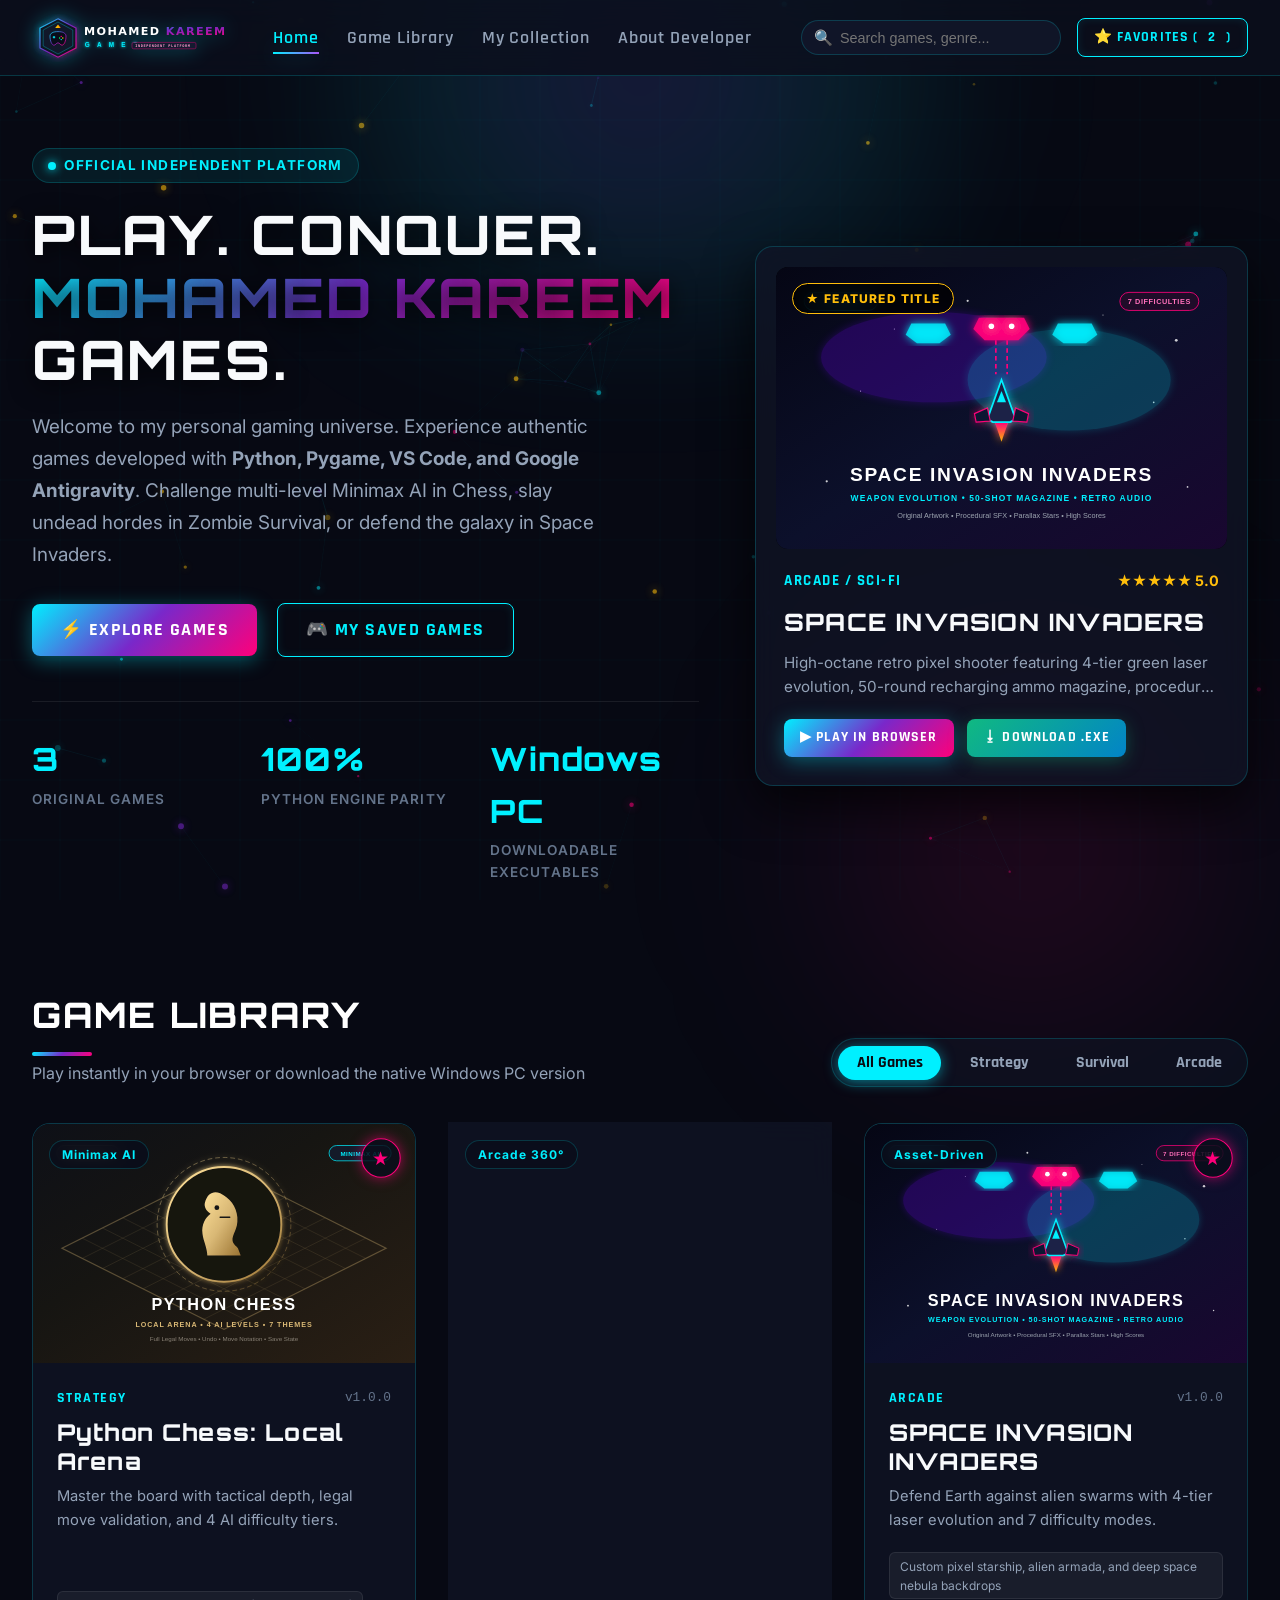
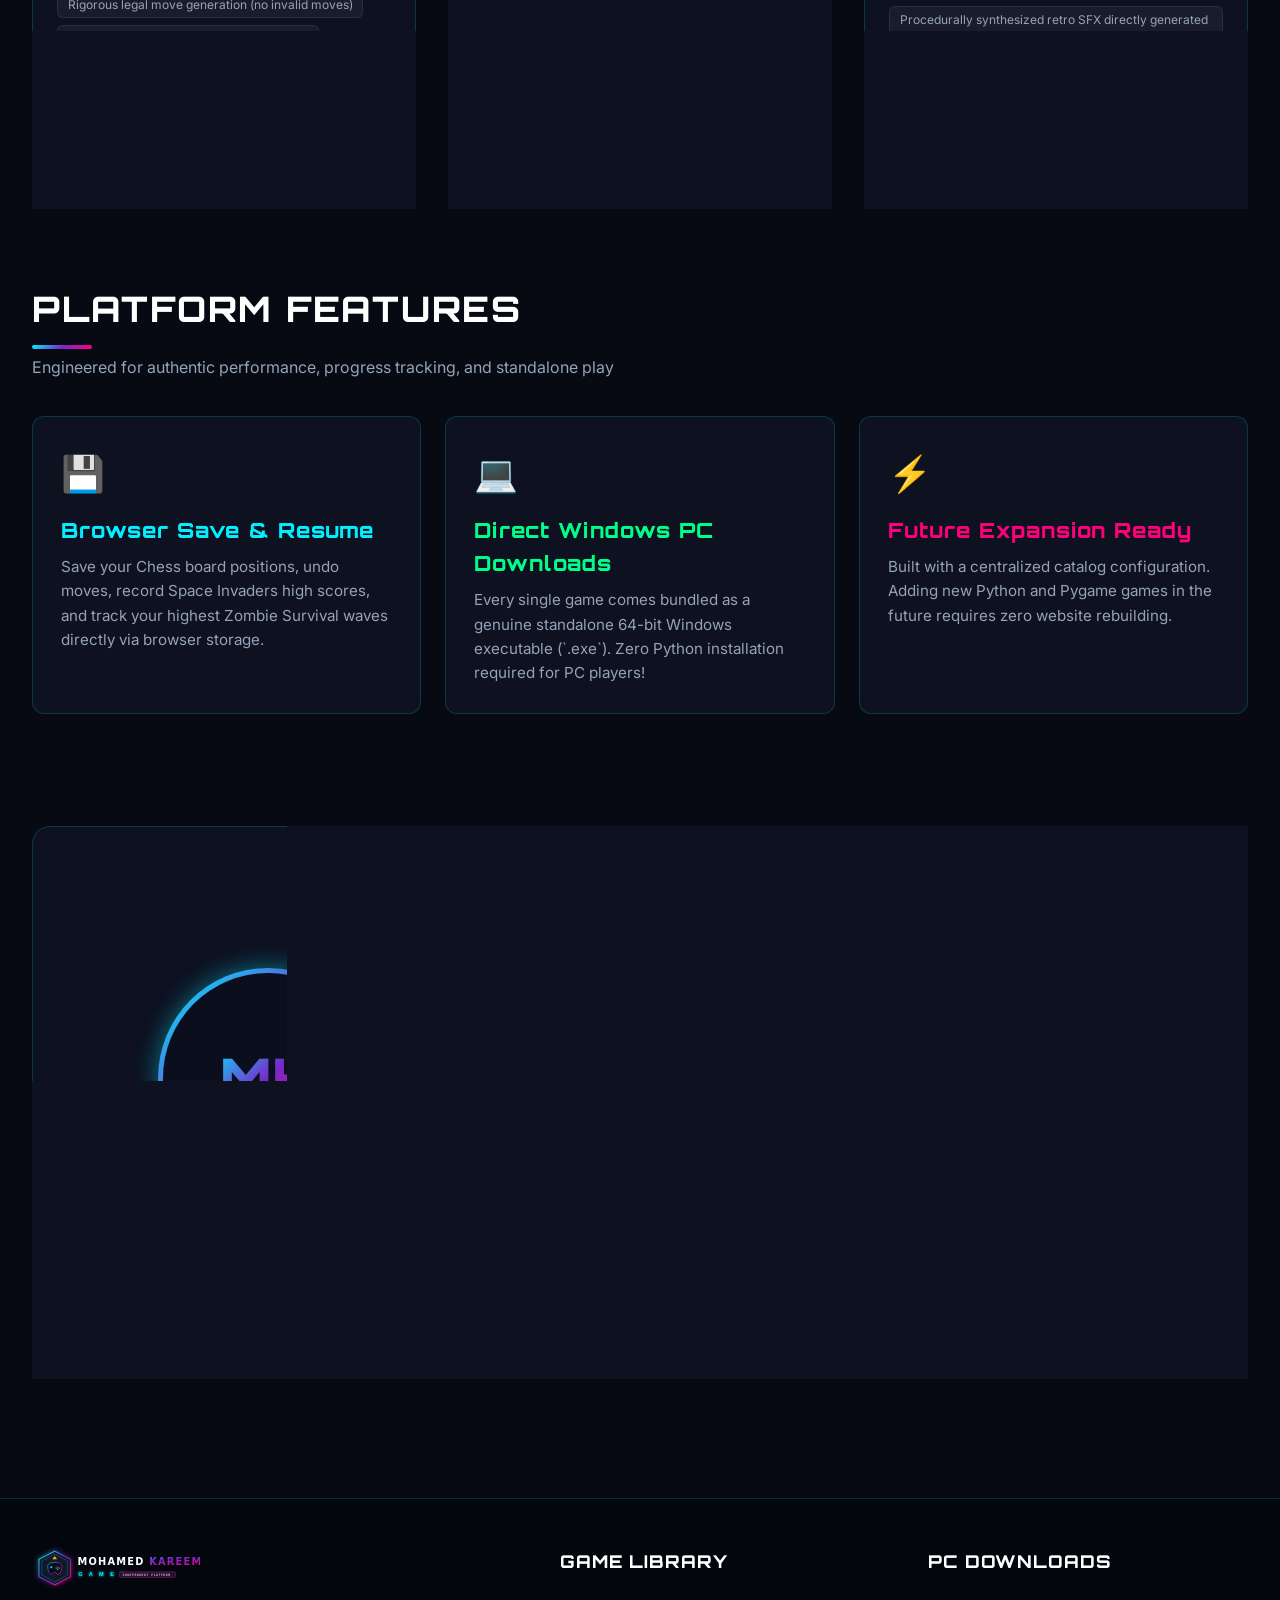
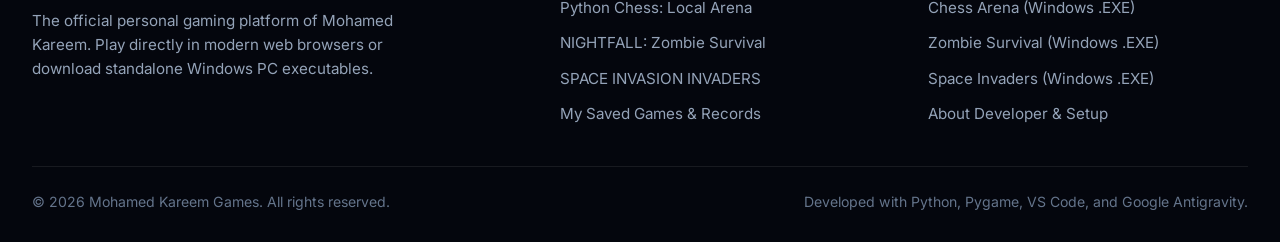
==== index.html @ 662271d7 "Initial game platform upload" ====
<!DOCTYPE html>
<html lang="en">
<head>
  <meta charset="UTF-8">
  <meta name="viewport" content="width=device-width, initial-scale=1.0">
  <title>MOHAMED KAREEM GAMES — Personal Gaming Platform</title>
  <meta name="description" content="Mohamed Kareem's personal gaming platform showcasing Chess, Zombie Survival, and Space Invaders built with Python and Pygame. Play online or download for Windows PC.">
  <link rel="icon" type="image/svg+xml" href="static/assets/logos/logo.svg">
  <link rel="stylesheet" href="static/css/main.css">
</head>
<body>

  <!-- Ambient Animated Background Particles & Glows -->
  <canvas id="ambient-canvas"></canvas>
  <div class="radial-glow-top"></div>
  <div class="radial-glow-bottom"></div>

  <!-- Main Navigation Bar -->
  <header>
    <nav class="navbar">
      <div class="nav-container">
        <a href="index.html" class="brand-link" aria-label="Mohamed Kareem Games Home">
          <img src="static/assets/logos/logo.svg" alt="Mohamed Kareem Games Logo" class="brand-logo-img">
        </a>

        <ul class="nav-links">
          <li><a href="index.html" class="nav-item active">Home</a></li>
          <li><a href="#games-section" class="nav-item">Game Library</a></li>
          <li><a href="library.html" class="nav-item">My Collection</a></li>
          <li><a href="#about-section" class="nav-item">About Developer</a></li>
        </ul>

        <div class="nav-actions">
          <div class="search-wrapper">
            <span class="search-icon">🔍</span>
            <input type="text" id="search-input" class="search-input" placeholder="Search games, genre..." autocomplete="off">
          </div>
          <a href="library.html" class="btn btn-outline btn-sm">⭐ Favorites (<span id="fav-count">0</span>)</a>
        </div>
      </div>
    </nav>
  </header>

  <!-- Hero Banner & Welcome Showcase -->
  <main>
    <section class="hero-section">
      <div class="hero-grid">
        <div class="hero-text-col">
          <div class="hero-badge">
            <span class="pulse-dot"></span>
            <span>OFFICIAL INDEPENDENT PLATFORM</span>
          </div>

          <h1 class="hero-title">
            PLAY. CONQUER. <br>
            <span class="text-gradient">MOHAMED KAREEM</span> GAMES.
          </h1>

          <p class="hero-desc">
            Welcome to my personal gaming universe. Experience authentic games developed with 
            <strong>Python, Pygame, VS Code, and Google Antigravity</strong>. Challenge multi-level Minimax AI in Chess, 
            slay undead hordes in Zombie Survival, or defend the galaxy in Space Invaders.
          </p>

          <div class="hero-cta-group">
            <a href="#games-section" class="btn btn-primary">⚡ Explore Games</a>
            <a href="library.html" class="btn btn-outline">🎮 My Saved Games</a>
          </div>

          <div class="hero-stats">
            <div class="stat-item">
              <h3>3</h3>
              <p>Original Games</p>
            </div>
            <div class="stat-item">
              <h3>100%</h3>
              <p>Python Engine Parity</p>
            </div>
            <div class="stat-item">
              <h3>Windows PC</h3>
              <p>Downloadable Executables</p>
            </div>
          </div>
        </div>

        <!-- Hero Spotlight: Featured Game -->
        <div class="hero-spotlight-col">
          <div class="hero-spotlight">
            <div class="spotlight-banner-wrapper">
              <img src="static/assets/thumbnails/space_thumb.svg" alt="Space Invasion Invaders" class="spotlight-img">
              <span class="spotlight-tag">★ FEATURED TITLE</span>
            </div>
            <div class="spotlight-content">
              <div class="spotlight-meta">
                <span class="spotlight-category">Arcade / Sci-Fi</span>
                <span class="spotlight-rating">★★★★★ 5.0</span>
              </div>
              <h2 class="spotlight-title">SPACE INVASION INVADERS</h2>
              <p class="spotlight-desc">
                High-octane retro pixel shooter featuring 4-tier green laser evolution, 50-round recharging ammo magazine, procedural 8-bit sound, and 7 hardcore difficulty modes.
              </p>
              <div class="spotlight-actions">
                <a href="games/space-invaders.html" class="btn btn-primary btn-sm">▶ Play in Browser</a>
                <a href="builds/SpaceInvasionInvaders-v1.0.exe" class="btn btn-download btn-sm" download>⭳ Download .EXE</a>
              </div>
            </div>
          </div>
        </div>
      </div>
    </section>

    <!-- Game Library Section with Filters -->
    <section class="section-wrapper" id="games-section">
      <div class="section-header">
        <div>
          <h2 class="section-title">GAME LIBRARY</h2>
          <p class="section-subtitle">Play instantly in your browser or download the native Windows PC version</p>
        </div>

        <!-- Category Filters -->
        <div class="category-filter">
          <button class="filter-btn active" data-category="All">All Games</button>
          <button class="filter-btn" data-category="Strategy">Strategy</button>
          <button class="filter-btn" data-category="Survival">Survival</button>
          <button class="filter-btn" data-category="Arcade">Arcade</button>
        </div>
      </div>

      <!-- Games Grid (Rendered dynamically from games-registry.js) -->
      <div class="games-grid" id="games-container">
        <!-- Rendered by app.js -->
      </div>
    </section>

    <!-- Platform Highlights Section -->
    <section class="section-wrapper" style="padding-top: 1rem;">
      <div class="section-header">
        <div>
          <h2 class="section-title">PLATFORM FEATURES</h2>
          <p class="section-subtitle">Engineered for authentic performance, progress tracking, and standalone play</p>
        </div>
      </div>

      <div style="display: grid; grid-template-columns: repeat(auto-fit, minmax(300px, 1fr)); gap: 1.5rem;">
        <div style="background: var(--bg-card); border: 1px solid var(--border-glass); border-radius: var(--radius-md); padding: 1.75rem;">
          <div style="font-size: 2.2rem; margin-bottom: 0.75rem;">💾</div>
          <h3 style="font-size: 1.3rem; margin-bottom: 0.5rem; color: var(--neon-cyan);">Browser Save & Resume</h3>
          <p style="color: var(--text-muted); font-size: 0.95rem;">
            Save your Chess board positions, undo moves, record Space Invaders high scores, and track your highest Zombie Survival waves directly via browser storage.
          </p>
        </div>

        <div style="background: var(--bg-card); border: 1px solid var(--border-glass); border-radius: var(--radius-md); padding: 1.75rem;">
          <div style="font-size: 2.2rem; margin-bottom: 0.75rem;">💻</div>
          <h3 style="font-size: 1.3rem; margin-bottom: 0.5rem; color: var(--neon-green);">Direct Windows PC Downloads</h3>
          <p style="color: var(--text-muted); font-size: 0.95rem;">
            Every single game comes bundled as a genuine standalone 64-bit Windows executable (`.exe`). Zero Python installation required for PC players!
          </p>
        </div>

        <div style="background: var(--bg-card); border: 1px solid var(--border-glass); border-radius: var(--radius-md); padding: 1.75rem;">
          <div style="font-size: 2.2rem; margin-bottom: 0.75rem;">⚡</div>
          <h3 style="font-size: 1.3rem; margin-bottom: 0.5rem; color: var(--neon-pink);">Future Expansion Ready</h3>
          <p style="color: var(--text-muted); font-size: 0.95rem;">
            Built with a centralized catalog configuration. Adding new Python and Pygame games in the future requires zero website rebuilding.
          </p>
        </div>
      </div>
    </section>

    <!-- About Mohamed Kareem Section -->
    <section class="section-wrapper" id="about-section">
      <div class="about-card">
        <div class="about-avatar-wrapper">
          <div class="avatar-hex">
            <div class="avatar-inner">
              <span class="avatar-initials">MK</span>
            </div>
          </div>
          <span class="dev-badge">CREATOR & DEVELOPER</span>
        </div>

        <div class="about-content">
          <h2 class="brand-font">MOHAMED KAREEM</h2>
          <p class="about-role">Independent Game Developer & Software Creator</p>
          <p class="about-text">
            Hello! I am Mohamed Kareem. I develop original, engaging video games with <strong>Python, Pygame, VS Code, and Google Antigravity</strong>. 
            This gaming platform is my personal headquarters where I publish, preserve, and distribute everything I create.
          </p>
          <p class="about-text">
            Whether it's crafting tactical chess algorithms with alpha-beta pruning, engineering 360-degree top-down survival mechanics with procedural waves, or building retro-arcade space shooters with synthesized 8-bit soundscapes, I believe in creating genuine gameplay experiences with clean, robust code.
          </p>

          <div class="tech-stack-list">
            <span class="tech-tag">🐍 Python 3</span>
            <span class="tech-tag">🎮 Pygame</span>
            <span class="tech-tag">⚡ Pygbag / WebAssembly</span>
            <span class="tech-tag">📦 PyInstaller (.EXE)</span>
            <span class="tech-tag">💻 VS Code</span>
            <span class="tech-tag">🚀 Google Antigravity</span>
          </div>
        </div>
      </div>
    </section>
  </main>

  <!-- Site Footer -->
  <footer class="site-footer">
    <div class="footer-container">
      <div class="footer-brand">
        <img src="static/assets/logos/logo.svg" alt="Mohamed Kareem Games" style="height: 42px;">
        <p>The official personal gaming platform of Mohamed Kareem. Play directly in modern web browsers or download standalone Windows PC executables.</p>
      </div>

      <div class="footer-col">
        <h4>Game Library</h4>
        <ul>
          <li><a href="games/chess.html">Python Chess: Local Arena</a></li>
          <li><a href="games/zombie.html">NIGHTFALL: Zombie Survival</a></li>
          <li><a href="games/space-invaders.html">SPACE INVASION INVADERS</a></li>
          <li><a href="library.html">My Saved Games & Records</a></li>
        </ul>
      </div>

      <div class="footer-col">
        <h4>PC Downloads</h4>
        <ul>
          <li><a href="builds/MohamedKareemChess-v1.0.exe" download>Chess Arena (Windows .EXE)</a></li>
          <li><a href="builds/NightfallZombieSurvival-v1.0.exe" download>Zombie Survival (Windows .EXE)</a></li>
          <li><a href="builds/SpaceInvasionInvaders-v1.0.exe" download>Space Invaders (Windows .EXE)</a></li>
          <li><a href="about.html">About Developer & Setup</a></li>
        </ul>
      </div>
    </div>

    <div class="footer-bottom">
      <p>&copy; 2026 Mohamed Kareem Games. All rights reserved.</p>
      <p>Developed with Python, Pygame, VS Code, and Google Antigravity.</p>
    </div>
  </footer>

  <!-- Scripts -->
  <script src="static/js/games-registry.js"></script>
  <script src="static/js/storage.js"></script>
  <script src="static/js/app.js"></script>
</body>
</html>
---- static/css/main.css ----
@import url('https://fonts.googleapis.com/css2?family=Orbitron:wght@500;700;800;900&family=Rajdhani:wght@500;600;700&family=Inter:wght@400;500;600;700&display=swap');

:root {
  --bg-space: #070913;
  --bg-card: rgba(16, 21, 38, 0.75);
  --bg-card-hover: rgba(22, 29, 52, 0.9);
  --bg-glass: rgba(11, 15, 29, 0.82);
  --border-glass: rgba(0, 240, 255, 0.18);
  --border-glow: rgba(0, 240, 255, 0.6);
  
  --neon-cyan: #00f0ff;
  --neon-purple: #a855f7;
  --neon-pink: #ff007a;
  --neon-orange: #ff5500;
  --neon-gold: #ffbe0b;
  --neon-green: #00ff88;
  
  --text-main: #f8fafc;
  --text-muted: #94a3b8;
  --text-dim: #64748b;
  
  --grad-primary: linear-gradient(135deg, #00f0ff 0%, #7928ca 50%, #ff007a 100%);
  --grad-cyber: linear-gradient(90deg, #00f0ff, #a855f7);
  --grad-fire: linear-gradient(135deg, #ff5500, #ff007a);
  --grad-matrix: linear-gradient(135deg, #00ff88, #00c4cc);
  --grad-gold: linear-gradient(135deg, #ffd700, #ff8800);
  
  --glow-cyan: 0 0 25px rgba(0, 240, 255, 0.45);
  --glow-pink: 0 0 25px rgba(255, 0, 122, 0.45);
  --glow-gold: 0 0 25px rgba(255, 215, 0, 0.4);
  
  --radius-lg: 18px;
  --radius-md: 12px;
  --radius-sm: 8px;
  --transition: all 0.28s cubic-bezier(0.16, 1, 0.3, 1);
}

/* RESET & GLOBAL BASE */
*, *::before, *::after {
  box-sizing: border-box;
  margin: 0;
  padding: 0;
}

html {
  scroll-behavior: smooth;
  font-size: 16px;
}

body {
  font-family: 'Inter', -apple-system, BlinkMacSystemFont, "Segoe UI", Roboto, sans-serif;
  background-color: var(--bg-space);
  color: var(--text-main);
  min-height: 100vh;
  line-height: 1.6;
  overflow-x: hidden;
  position: relative;
}

/* BACKGROUND AMBIENT PARTICLES & GRID */
#ambient-canvas {
  position: fixed;
  top: 0;
  left: 0;
  width: 100vw;
  height: 100vh;
  pointer-events: none;
  z-index: 0;
  opacity: 0.85;
}

.radial-glow-top {
  position: fixed;
  top: -150px;
  left: 50%;
  transform: translateX(-50%);
  width: 900px;
  height: 450px;
  background: radial-gradient(circle, rgba(121, 40, 202, 0.22) 0%, rgba(0, 240, 255, 0.12) 40%, transparent 70%);
  filter: blur(80px);
  pointer-events: none;
  z-index: 0;
}

.radial-glow-bottom {
  position: fixed;
  bottom: -200px;
  right: -100px;
  width: 700px;
  height: 500px;
  background: radial-gradient(circle, rgba(255, 0, 122, 0.15) 0%, transparent 65%);
  filter: blur(100px);
  pointer-events: none;
  z-index: 0;
}

/* TYPOGRAPHY */
h1, h2, h3, h4, .brand-font {
  font-family: 'Orbitron', system-ui, sans-serif;
  letter-spacing: 0.05em;
  font-weight: 800;
}

.sub-heading {
  font-family: 'Rajdhani', sans-serif;
  text-transform: uppercase;
  letter-spacing: 0.12em;
  font-weight: 700;
}

/* NAVBAR */
.navbar {
  position: sticky;
  top: 0;
  z-index: 100;
  background: var(--bg-glass);
  backdrop-filter: blur(16px);
  -webkit-backdrop-filter: blur(16px);
  border-bottom: 1px solid var(--border-glass);
  padding: 0.85rem 2rem;
  transition: var(--transition);
}

.navbar.scrolled {
  background: rgba(7, 9, 19, 0.94);
  box-shadow: 0 10px 30px rgba(0, 0, 0, 0.6);
  border-bottom: 1px solid rgba(0, 240, 255, 0.3);
}

.nav-container {
  max-width: 1380px;
  margin: 0 auto;
  display: flex;
  align-items: center;
  justify-content: space-between;
  gap: 1.5rem;
}

.brand-link {
  display: flex;
  align-items: center;
  text-decoration: none;
  gap: 0.75rem;
}

.brand-logo-img {
  height: 48px;
  width: auto;
  filter: drop-shadow(0 0 10px rgba(0, 240, 255, 0.4));
  transition: var(--transition);
}

.brand-link:hover .brand-logo-img {
  transform: scale(1.05) rotate(-2deg);
}

.nav-links {
  display: flex;
  align-items: center;
  gap: 1.75rem;
  list-style: none;
}

.nav-item {
  color: var(--text-muted);
  text-decoration: none;
  font-family: 'Rajdhani', sans-serif;
  font-size: 1.15rem;
  font-weight: 600;
  letter-spacing: 0.05em;
  transition: var(--transition);
  position: relative;
  padding: 0.3rem 0;
}

.nav-item:hover, .nav-item.active {
  color: var(--neon-cyan);
}

.nav-item.active::after, .nav-item:hover::after {
  content: '';
  position: absolute;
  bottom: 0;
  left: 0;
  width: 100%;
  height: 2px;
  background: var(--grad-cyber);
  box-shadow: var(--glow-cyan);
}

.nav-actions {
  display: flex;
  align-items: center;
  gap: 1rem;
}

/* SEARCH BAR */
.search-wrapper {
  position: relative;
  width: 260px;
}

.search-input {
  width: 100%;
  background: rgba(18, 24, 43, 0.85);
  border: 1px solid var(--border-glass);
  border-radius: 30px;
  padding: 0.55rem 1rem 0.55rem 2.4rem;
  color: var(--text-main);
  font-size: 0.9rem;
  outline: none;
  transition: var(--transition);
}

.search-input:focus {
  border-color: var(--neon-cyan);
  box-shadow: var(--glow-cyan);
  width: 300px;
  background: rgba(22, 30, 56, 0.95);
}

.search-icon {
  position: absolute;
  left: 0.85rem;
  top: 50%;
  transform: translateY(-50%);
  color: var(--text-dim);
  font-size: 0.95rem;
  pointer-events: none;
}

/* BUTTON SYSTEM */
.btn {
  display: inline-flex;
  align-items: center;
  justify-content: center;
  gap: 0.6rem;
  font-family: 'Rajdhani', sans-serif;
  font-size: 1.1rem;
  font-weight: 700;
  letter-spacing: 0.08em;
  text-transform: uppercase;
  text-decoration: none;
  padding: 0.75rem 1.75rem;
  border-radius: var(--radius-sm);
  cursor: pointer;
  border: none;
  outline: none;
  transition: var(--transition);
  position: relative;
  overflow: hidden;
}

.btn-primary {
  background: var(--grad-primary);
  color: #ffffff;
  box-shadow: 0 4px 20px rgba(0, 240, 255, 0.35);
}

.btn-primary:hover {
  transform: translateY(-3px) scale(1.02);
  box-shadow: 0 8px 30px rgba(0, 240, 255, 0.6);
}

.btn-outline {
  background: transparent;
  color: var(--neon-cyan);
  border: 1.5px solid var(--neon-cyan);
  box-shadow: inset 0 0 10px rgba(0, 240, 255, 0.1);
}

.btn-outline:hover {
  background: rgba(0, 240, 255, 0.12);
  box-shadow: var(--glow-cyan);
  transform: translateY(-2px);
}

.btn-gold {
  background: var(--grad-gold);
  color: #120e06;
  box-shadow: var(--glow-gold);
}

.btn-gold:hover {
  transform: translateY(-3px);
  box-shadow: 0 8px 30px rgba(255, 190, 11, 0.6);
}

.btn-sm {
  padding: 0.45rem 1rem;
  font-size: 0.9rem;
}

.btn-download {
  background: linear-gradient(135deg, #10b981 0%, #0284c7 100%);
  color: #ffffff;
  box-shadow: 0 4px 18px rgba(16, 185, 129, 0.35);
}

.btn-download:hover {
  transform: translateY(-2px);
  box-shadow: 0 8px 25px rgba(16, 185, 129, 0.55);
}

/* HERO SECTION */
.hero-section {
  position: relative;
  z-index: 1;
  padding: 4.5rem 2rem 3rem 2rem;
  max-width: 1380px;
  margin: 0 auto;
}

.hero-grid {
  display: grid;
  grid-template-columns: 1.15fr 0.85fr;
  align-items: center;
  gap: 3.5rem;
}

.hero-badge {
  display: inline-flex;
  align-items: center;
  gap: 0.5rem;
  background: rgba(0, 240, 255, 0.08);
  border: 1px solid var(--border-glass);
  padding: 0.35rem 0.95rem;
  border-radius: 30px;
  color: var(--neon-cyan);
  font-size: 0.85rem;
  font-weight: 700;
  letter-spacing: 0.1em;
  margin-bottom: 1.25rem;
}

.hero-badge .pulse-dot {
  width: 8px;
  height: 8px;
  background: var(--neon-cyan);
  border-radius: 50%;
  box-shadow: 0 0 10px var(--neon-cyan);
  animation: pulse 1.8s infinite;
}

@keyframes pulse {
  0% { transform: scale(0.9); opacity: 0.7; }
  50% { transform: scale(1.4); opacity: 1; box-shadow: 0 0 14px var(--neon-cyan); }
  100% { transform: scale(0.9); opacity: 0.7; }
}

.hero-title {
  font-size: 3.4rem;
  line-height: 1.15;
  margin-bottom: 1.25rem;
  text-shadow: 0 5px 25px rgba(0, 0, 0, 0.8);
}

.text-gradient {
  background: var(--grad-primary);
  -webkit-background-clip: text;
  -webkit-text-fill-color: transparent;
}

.text-cyber {
  background: var(--grad-cyber);
  -webkit-background-clip: text;
  -webkit-text-fill-color: transparent;
}

.hero-desc {
  color: var(--text-muted);
  font-size: 1.18rem;
  max-width: 580px;
  margin-bottom: 2rem;
  line-height: 1.7;
}

.hero-cta-group {
  display: flex;
  align-items: center;
  gap: 1.25rem;
  flex-wrap: wrap;
}

.hero-stats {
  display: grid;
  grid-template-columns: repeat(3, 1fr);
  gap: 1.25rem;
  margin-top: 2.75rem;
  padding-top: 2rem;
  border-top: 1px solid rgba(255, 255, 255, 0.08);
}

.stat-item h3 {
  font-size: 2rem;
  color: var(--neon-cyan);
  margin-bottom: 0.2rem;
}

.stat-item p {
  font-size: 0.85rem;
  color: var(--text-dim);
  text-transform: uppercase;
  letter-spacing: 0.08em;
  font-weight: 600;
}

/* HERO SPOTLIGHT CARD */
.hero-spotlight {
  position: relative;
  background: var(--bg-card);
  border: 1px solid var(--border-glass);
  border-radius: var(--radius-lg);
  padding: 1.25rem;
  backdrop-filter: blur(12px);
  box-shadow: 0 20px 50px rgba(0, 0, 0, 0.7);
  transition: var(--transition);
  overflow: hidden;
}

.hero-spotlight:hover {
  border-color: var(--border-glow);
  box-shadow: var(--glow-cyan);
  transform: translateY(-5px);
}

.spotlight-banner-wrapper {
  position: relative;
  border-radius: var(--radius-md);
  overflow: hidden;
  aspect-ratio: 16 / 10;
  background: #000;
}

.spotlight-img {
  width: 100%;
  height: 100%;
  object-fit: cover;
  display: block;
  transition: transform 0.5s ease;
}

.hero-spotlight:hover .spotlight-img {
  transform: scale(1.04);
}

.spotlight-tag {
  position: absolute;
  top: 1rem;
  left: 1rem;
  background: rgba(0, 0, 0, 0.75);
  backdrop-filter: blur(8px);
  border: 1px solid var(--neon-gold);
  color: var(--neon-gold);
  padding: 0.3rem 0.8rem;
  border-radius: 20px;
  font-size: 0.75rem;
  font-weight: 800;
  letter-spacing: 0.1em;
}

.spotlight-content {
  padding: 1.25rem 0.5rem 0.5rem 0.5rem;
}

.spotlight-meta {
  display: flex;
  align-items: center;
  justify-content: space-between;
  margin-bottom: 0.6rem;
}

.spotlight-category {
  color: var(--neon-cyan);
  font-family: 'Rajdhani', sans-serif;
  font-weight: 700;
  font-size: 0.95rem;
  text-transform: uppercase;
  letter-spacing: 0.1em;
}

.spotlight-rating {
  color: var(--neon-gold);
  font-weight: 700;
  font-size: 0.9rem;
}

.spotlight-title {
  font-size: 1.5rem;
  margin-bottom: 0.6rem;
}

.spotlight-desc {
  color: var(--text-muted);
  font-size: 0.95rem;
  margin-bottom: 1.25rem;
  display: -webkit-box;
  -webkit-line-clamp: 2;
  -webkit-box-orient: vertical;
  overflow: hidden;
}

.spotlight-actions {
  display: flex;
  gap: 0.85rem;
}

/* SECTION HEADERS */
.section-wrapper {
  position: relative;
  z-index: 1;
  max-width: 1380px;
  margin: 0 auto;
  padding: 3.5rem 2rem;
}

.section-header {
  display: flex;
  align-items: flex-end;
  justify-content: space-between;
  margin-bottom: 2.25rem;
  gap: 1.5rem;
  flex-wrap: wrap;
}

.section-title {
  font-size: 2.2rem;
  color: #fff;
  position: relative;
}

.section-title::after {
  content: '';
  display: block;
  width: 60px;
  height: 4px;
  background: var(--grad-primary);
  border-radius: 2px;
  margin-top: 0.5rem;
}

.section-subtitle {
  color: var(--text-muted);
  font-size: 1rem;
  margin-top: 0.35rem;
}

/* CATEGORY FILTER PILLS */
.category-filter {
  display: flex;
  align-items: center;
  gap: 0.65rem;
  background: rgba(16, 21, 38, 0.6);
  padding: 0.4rem;
  border-radius: 30px;
  border: 1px solid var(--border-glass);
}

.filter-btn {
  background: transparent;
  border: none;
  color: var(--text-muted);
  font-family: 'Rajdhani', sans-serif;
  font-weight: 700;
  font-size: 1rem;
  padding: 0.4rem 1.15rem;
  border-radius: 20px;
  cursor: pointer;
  transition: var(--transition);
}

.filter-btn:hover {
  color: #fff;
}

.filter-btn.active {
  background: var(--neon-cyan);
  color: #090a12;
  box-shadow: 0 2px 14px rgba(0, 240, 255, 0.5);
}

/* GAME CARDS GRID */
.games-grid {
  display: grid;
  grid-template-columns: repeat(auto-fit, minmax(360px, 1fr));
  gap: 2rem;
}

.game-card {
  background: var(--bg-card);
  border: 1px solid var(--border-glass);
  border-radius: var(--radius-lg);
  overflow: hidden;
  backdrop-filter: blur(12px);
  transition: var(--transition);
  display: flex;
  flex-direction: column;
  position: relative;
}

.game-card:hover {
  border-color: var(--border-glow);
  box-shadow: 0 15px 40px rgba(0, 0, 0, 0.7), 0 0 20px rgba(0, 240, 255, 0.25);
  transform: translateY(-6px);
}

.card-media {
  position: relative;
  aspect-ratio: 16 / 10;
  overflow: hidden;
  background: #080a14;
}

.card-thumb {
  width: 100%;
  height: 100%;
  object-fit: cover;
  transition: transform 0.45s ease;
}

.game-card:hover .card-thumb {
  transform: scale(1.06);
}

.card-overlay-badge {
  position: absolute;
  top: 1rem;
  left: 1rem;
  background: rgba(10, 14, 26, 0.85);
  backdrop-filter: blur(6px);
  border: 1px solid var(--border-glass);
  color: var(--neon-cyan);
  padding: 0.25rem 0.75rem;
  border-radius: 16px;
  font-size: 0.75rem;
  font-weight: 700;
  letter-spacing: 0.08em;
}

.card-fav-btn {
  position: absolute;
  top: 1rem;
  right: 1rem;
  width: 36px;
  height: 36px;
  border-radius: 50%;
  background: rgba(10, 14, 26, 0.85);
  border: 1px solid rgba(255, 255, 255, 0.15);
  color: #fff;
  display: flex;
  align-items: center;
  justify-content: center;
  cursor: pointer;
  transition: var(--transition);
  font-size: 1.1rem;
}

.card-fav-btn:hover, .card-fav-btn.is-fav {
  color: var(--neon-pink);
  border-color: var(--neon-pink);
  box-shadow: 0 0 12px rgba(255, 0, 122, 0.6);
  transform: scale(1.1);
}

.card-body {
  padding: 1.5rem;
  display: flex;
  flex-direction: column;
  flex-grow: 1;
}

.card-header-info {
  display: flex;
  align-items: center;
  justify-content: space-between;
  margin-bottom: 0.5rem;
}

.card-category {
  color: var(--neon-cyan);
  font-family: 'Rajdhani', sans-serif;
  font-weight: 700;
  font-size: 0.9rem;
  text-transform: uppercase;
  letter-spacing: 0.1em;
}

.card-version {
  font-size: 0.8rem;
  color: var(--text-dim);
  font-family: monospace;
}

.card-title {
  font-size: 1.45rem;
  margin-bottom: 0.6rem;
  line-height: 1.25;
}

.card-desc {
  color: var(--text-muted);
  font-size: 0.92rem;
  margin-bottom: 1.25rem;
  line-height: 1.6;
  flex-grow: 1;
}

.card-feature-chips {
  display: flex;
  flex-wrap: wrap;
  gap: 0.4rem;
  margin-bottom: 1.5rem;
}

.feature-chip {
  background: rgba(255, 255, 255, 0.05);
  border: 1px solid rgba(255, 255, 255, 0.08);
  color: var(--text-muted);
  font-size: 0.75rem;
  padding: 0.2rem 0.6rem;
  border-radius: 6px;
}

.card-footer {
  display: flex;
  gap: 0.75rem;
  padding-top: 1rem;
  border-top: 1px solid rgba(255, 255, 255, 0.06);
}

.card-footer .btn {
  flex: 1;
}

/* ABOUT SECTION */
.about-card {
  background: var(--bg-card);
  border: 1px solid var(--border-glass);
  border-radius: var(--radius-lg);
  padding: 3rem;
  backdrop-filter: blur(12px);
  display: grid;
  grid-template-columns: 0.35fr 0.65fr;
  gap: 3rem;
  align-items: center;
}

.about-avatar-wrapper {
  text-align: center;
  position: relative;
}

.avatar-hex {
  width: 220px;
  height: 220px;
  margin: 0 auto;
  border-radius: 50%;
  background: var(--grad-primary);
  padding: 5px;
  box-shadow: var(--glow-cyan);
}

.avatar-inner {
  width: 100%;
  height: 100%;
  border-radius: 50%;
  background: #0b0f1d;
  display: flex;
  flex-direction: column;
  align-items: center;
  justify-content: center;
}

.avatar-initials {
  font-family: 'Orbitron', sans-serif;
  font-size: 3.5rem;
  font-weight: 900;
  background: var(--grad-primary);
  -webkit-background-clip: text;
  -webkit-text-fill-color: transparent;
}

.dev-badge {
  display: inline-block;
  margin-top: 1rem;
  background: rgba(0, 240, 255, 0.12);
  border: 1px solid var(--neon-cyan);
  color: var(--neon-cyan);
  padding: 0.3rem 1rem;
  border-radius: 20px;
  font-size: 0.85rem;
  font-weight: 700;
  letter-spacing: 0.1em;
}

.about-content h2 {
  font-size: 2.3rem;
  margin-bottom: 0.4rem;
}

.about-role {
  color: var(--neon-pink);
  font-family: 'Rajdhani', sans-serif;
  font-size: 1.2rem;
  font-weight: 700;
  text-transform: uppercase;
  letter-spacing: 0.1em;
  margin-bottom: 1.25rem;
}

.about-text {
  color: var(--text-muted);
  font-size: 1.05rem;
  line-height: 1.7;
  margin-bottom: 1.5rem;
}

.tech-stack-list {
  display: flex;
  flex-wrap: wrap;
  gap: 0.75rem;
}

.tech-tag {
  background: rgba(18, 24, 43, 0.9);
  border: 1px solid var(--border-glass);
  padding: 0.45rem 1rem;
  border-radius: var(--radius-sm);
  color: var(--text-main);
  font-size: 0.88rem;
  font-weight: 600;
  display: flex;
  align-items: center;
  gap: 0.5rem;
}

/* FOOTER */
.site-footer {
  position: relative;
  z-index: 1;
  background: rgba(5, 7, 14, 0.96);
  border-top: 1px solid var(--border-glass);
  padding: 3rem 2rem 1.75rem 2rem;
  margin-top: 4rem;
}

.footer-container {
  max-width: 1380px;
  margin: 0 auto;
  display: grid;
  grid-template-columns: 1.5fr 1fr 1fr;
  gap: 3rem;
  margin-bottom: 2.5rem;
}

.footer-brand p {
  color: var(--text-muted);
  margin-top: 0.75rem;
  max-width: 380px;
  font-size: 0.95rem;
}

.footer-col h4 {
  font-size: 1.1rem;
  color: #fff;
  margin-bottom: 1.25rem;
  text-transform: uppercase;
}

.footer-col ul {
  list-style: none;
  display: flex;
  flex-direction: column;
  gap: 0.6rem;
}

.footer-col a {
  color: var(--text-muted);
  text-decoration: none;
  font-size: 0.95rem;
  transition: var(--transition);
}

.footer-col a:hover {
  color: var(--neon-cyan);
  padding-left: 5px;
}

.footer-bottom {
  max-width: 1380px;
  margin: 0 auto;
  border-top: 1px solid rgba(255, 255, 255, 0.08);
  padding-top: 1.5rem;
  display: flex;
  align-items: center;
  justify-content: space-between;
  color: var(--text-dim);
  font-size: 0.88rem;
  flex-wrap: wrap;
  gap: 1rem;
}

/* RESPONSIVE DESIGN */
@media (max-width: 1024px) {
  .hero-grid {
    grid-template-columns: 1fr;
    gap: 2.5rem;
  }
  .about-card {
    grid-template-columns: 1fr;
    text-align: center;
    gap: 2rem;
  }
  .footer-container {
    grid-template-columns: 1fr 1fr;
  }
}

@media (max-width: 768px) {
  .navbar {
    padding: 0.75rem 1rem;
  }
  .nav-links {
    display: none;
  }
  .search-wrapper {
    width: 180px;
  }
  .hero-title {
    font-size: 2.4rem;
  }
  .hero-stats {
    grid-template-columns: 1fr;
  }
  .games-grid {
    grid-template-columns: 1fr;
  }
  .footer-container {
    grid-template-columns: 1fr;
  }
}
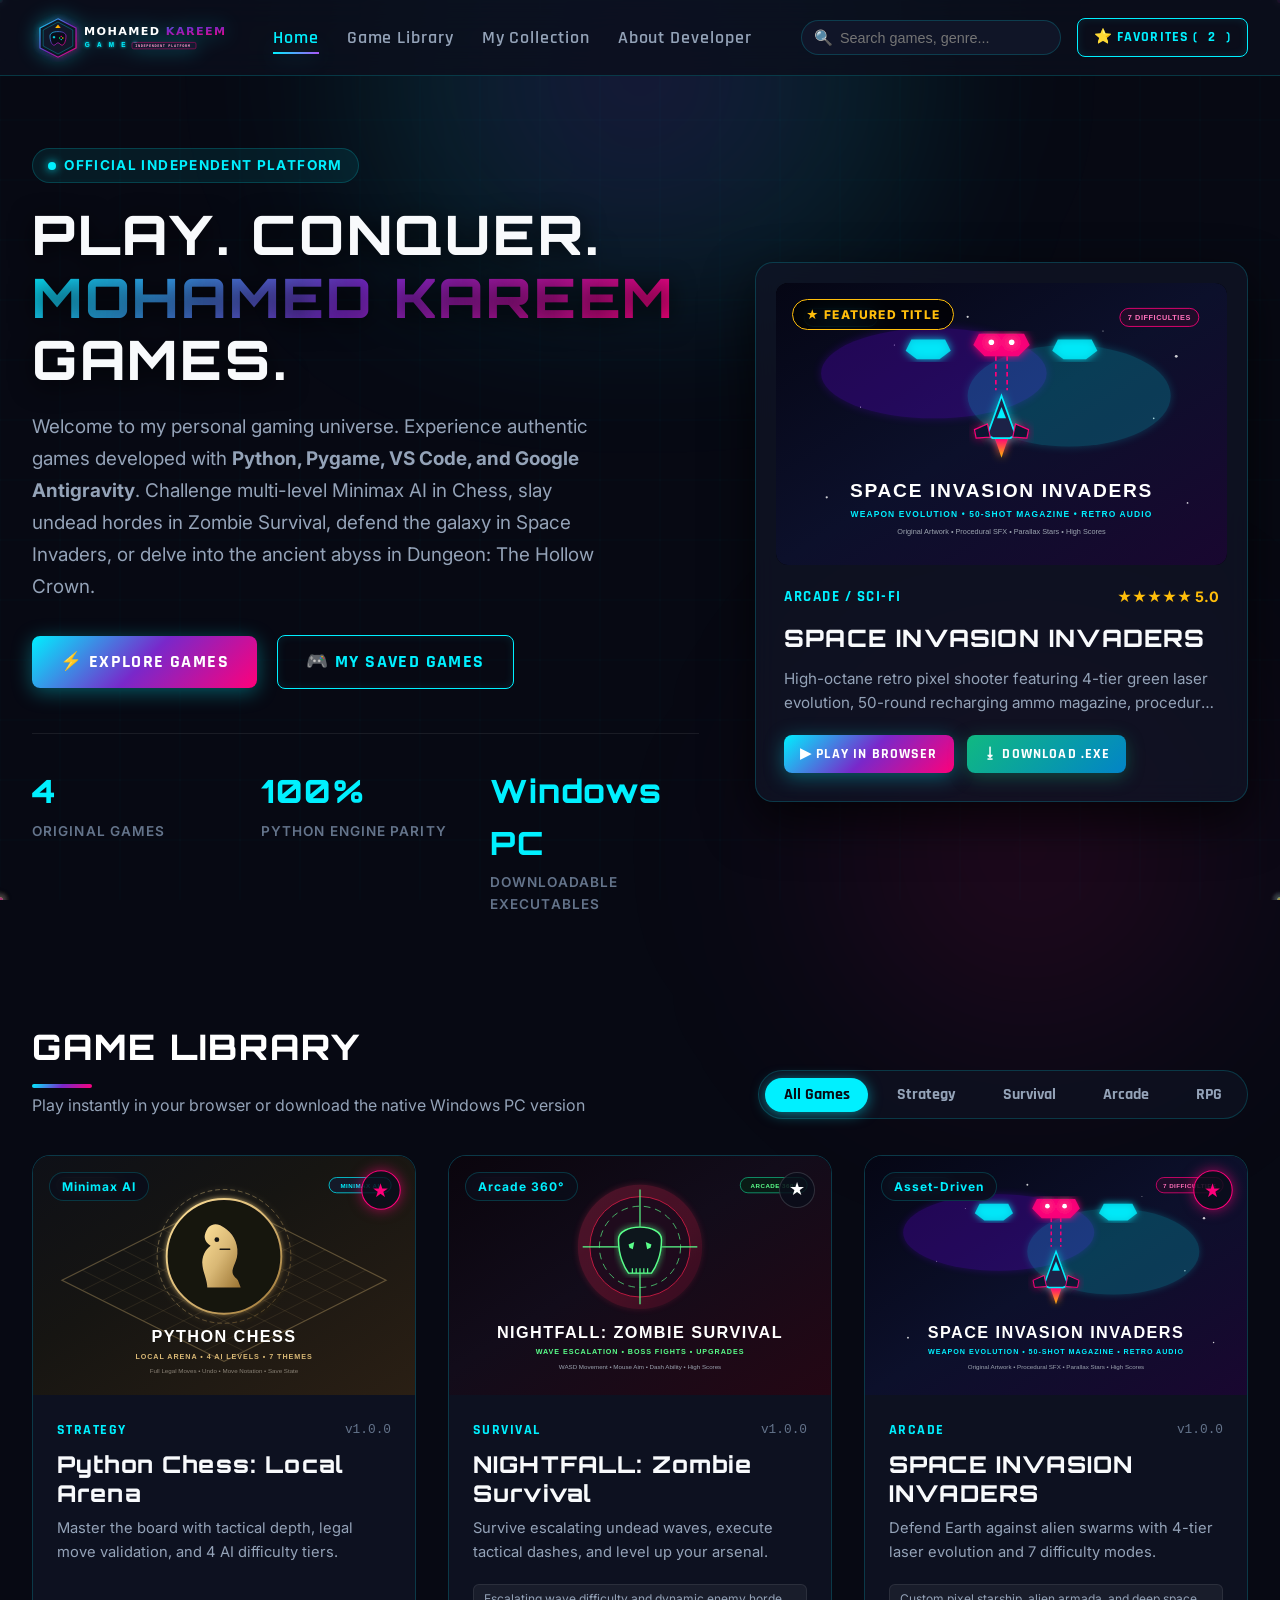
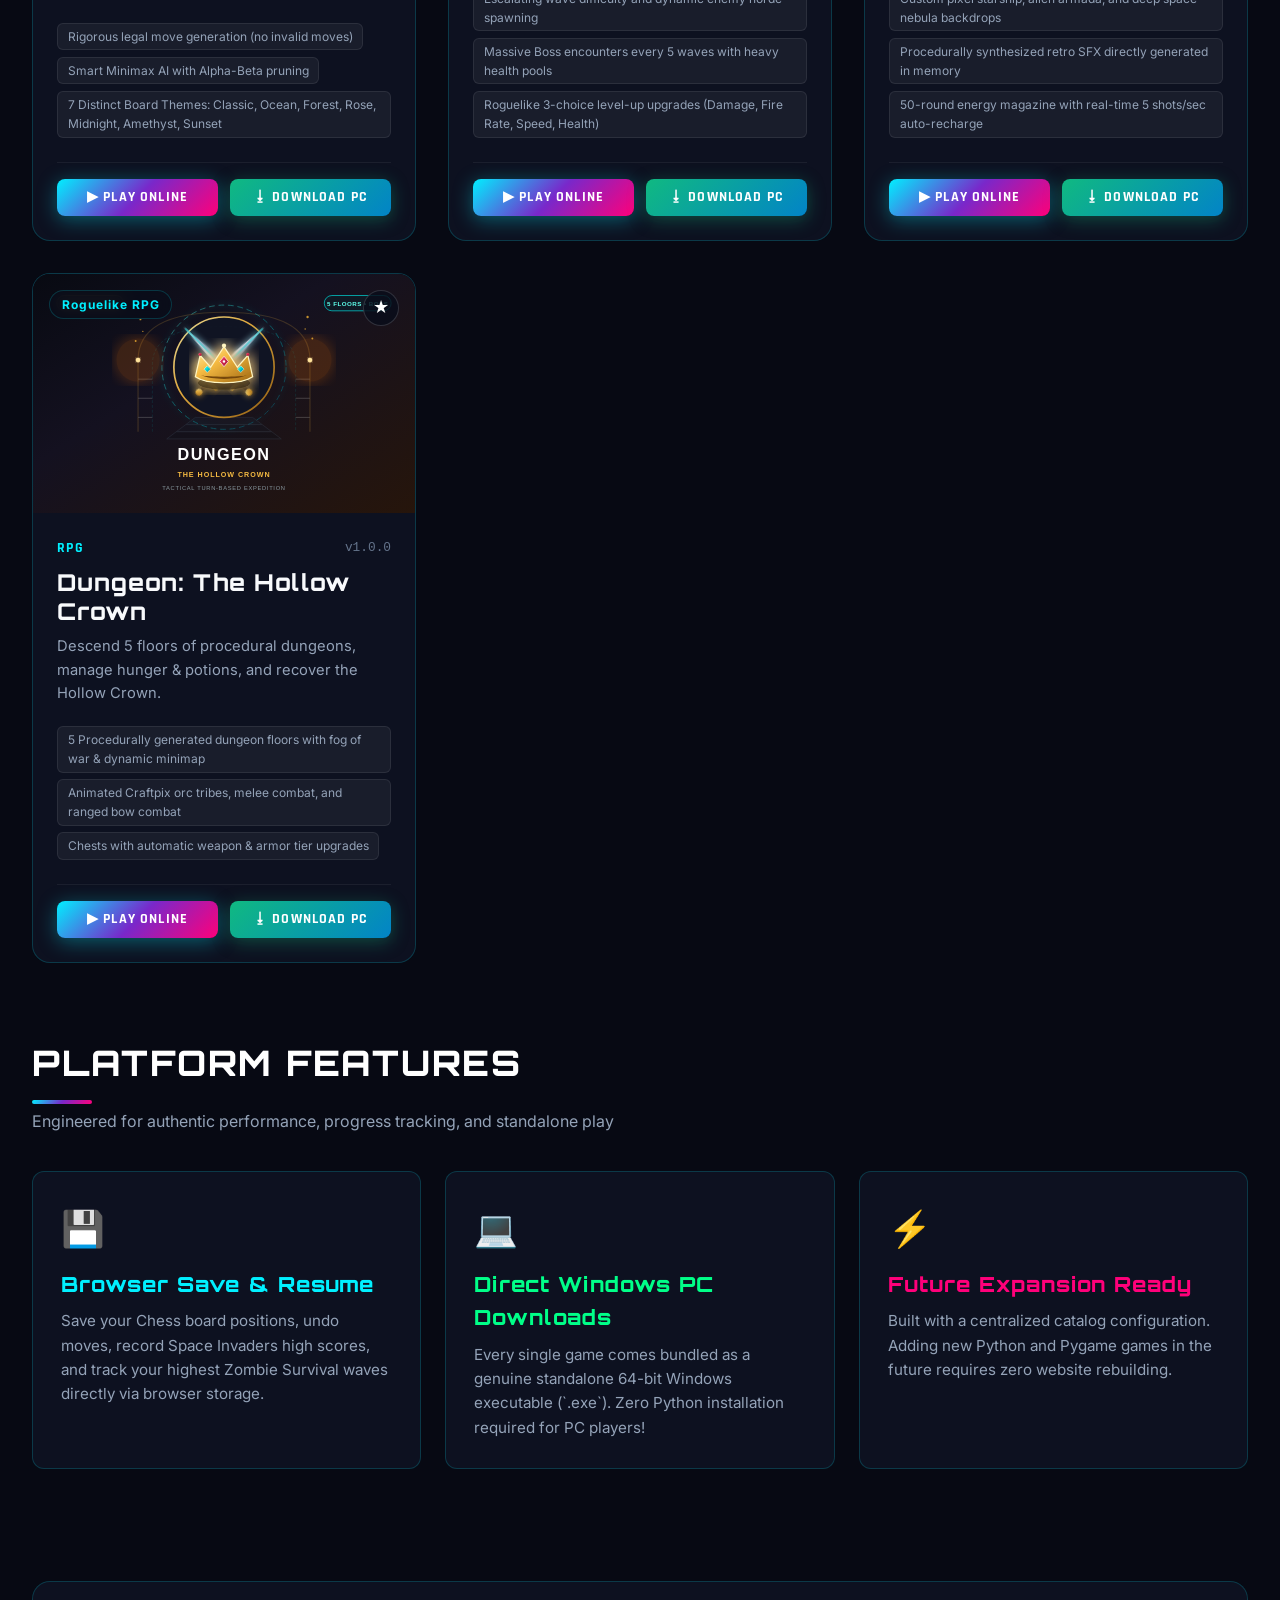
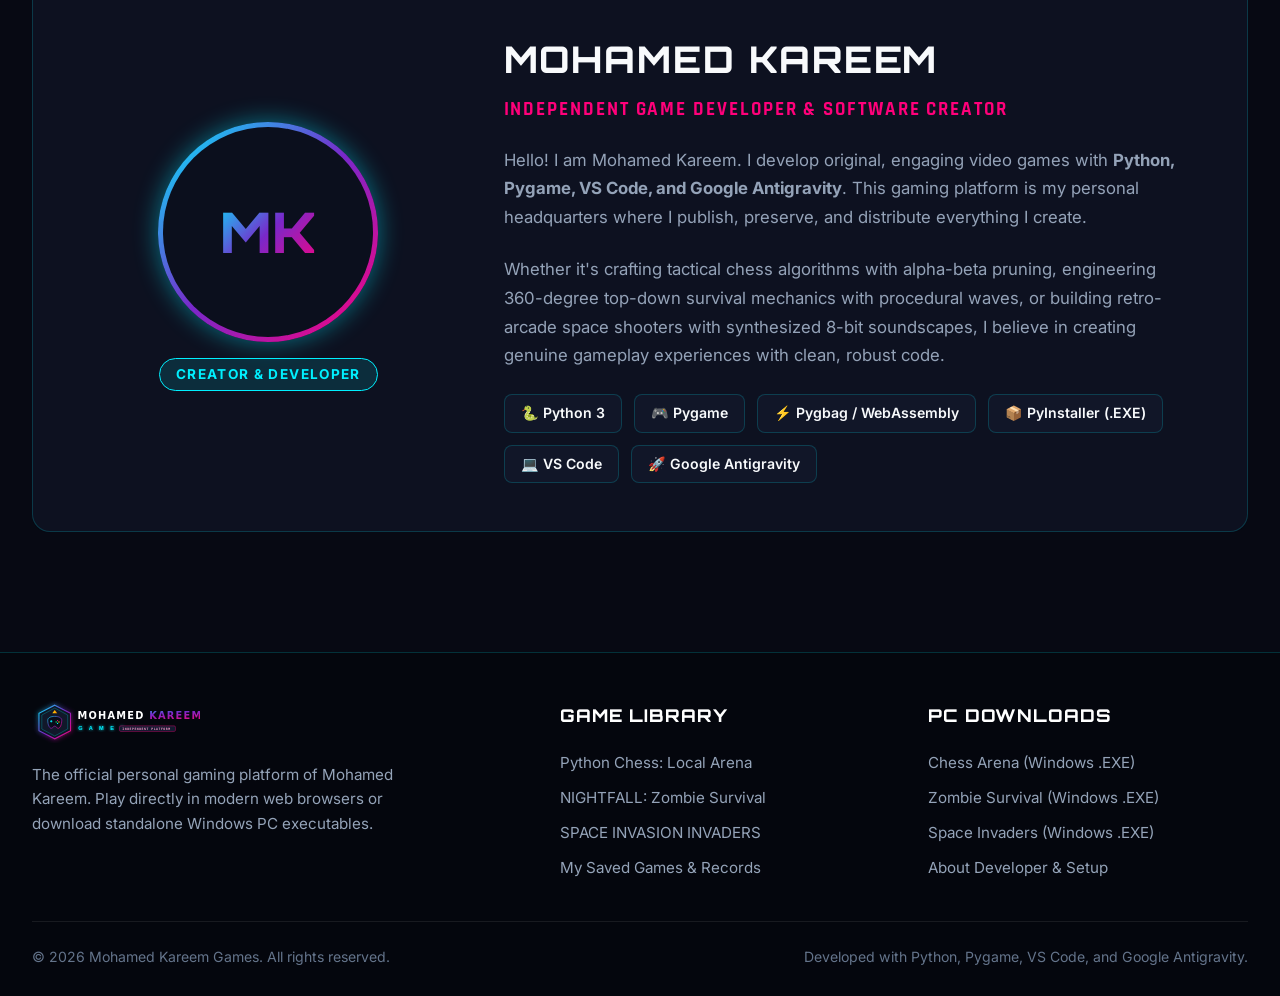
==== commit aca134b0: "Add Dungeon: The Hollow Crown game, SVG artwork, and web engine" ====
--- a/index.html
+++ b/index.html
@@ -59,7 +59,7 @@
           <p class="hero-desc">
             Welcome to my personal gaming universe. Experience authentic games developed with 
             <strong>Python, Pygame, VS Code, and Google Antigravity</strong>. Challenge multi-level Minimax AI in Chess, 
-            slay undead hordes in Zombie Survival, or defend the galaxy in Space Invaders.
+            slay undead hordes in Zombie Survival, defend the galaxy in Space Invaders, or delve into the ancient abyss in Dungeon: The Hollow Crown.
           </p>
 
           <div class="hero-cta-group">
@@ -69,7 +69,7 @@
 
           <div class="hero-stats">
             <div class="stat-item">
-              <h3>3</h3>
+              <h3>4</h3>
               <p>Original Games</p>
             </div>
             <div class="stat-item">
@@ -123,6 +123,7 @@
           <button class="filter-btn" data-category="Strategy">Strategy</button>
           <button class="filter-btn" data-category="Survival">Survival</button>
           <button class="filter-btn" data-category="Arcade">Arcade</button>
+          <button class="filter-btn" data-category="RPG">RPG</button>
         </div>
       </div>
 
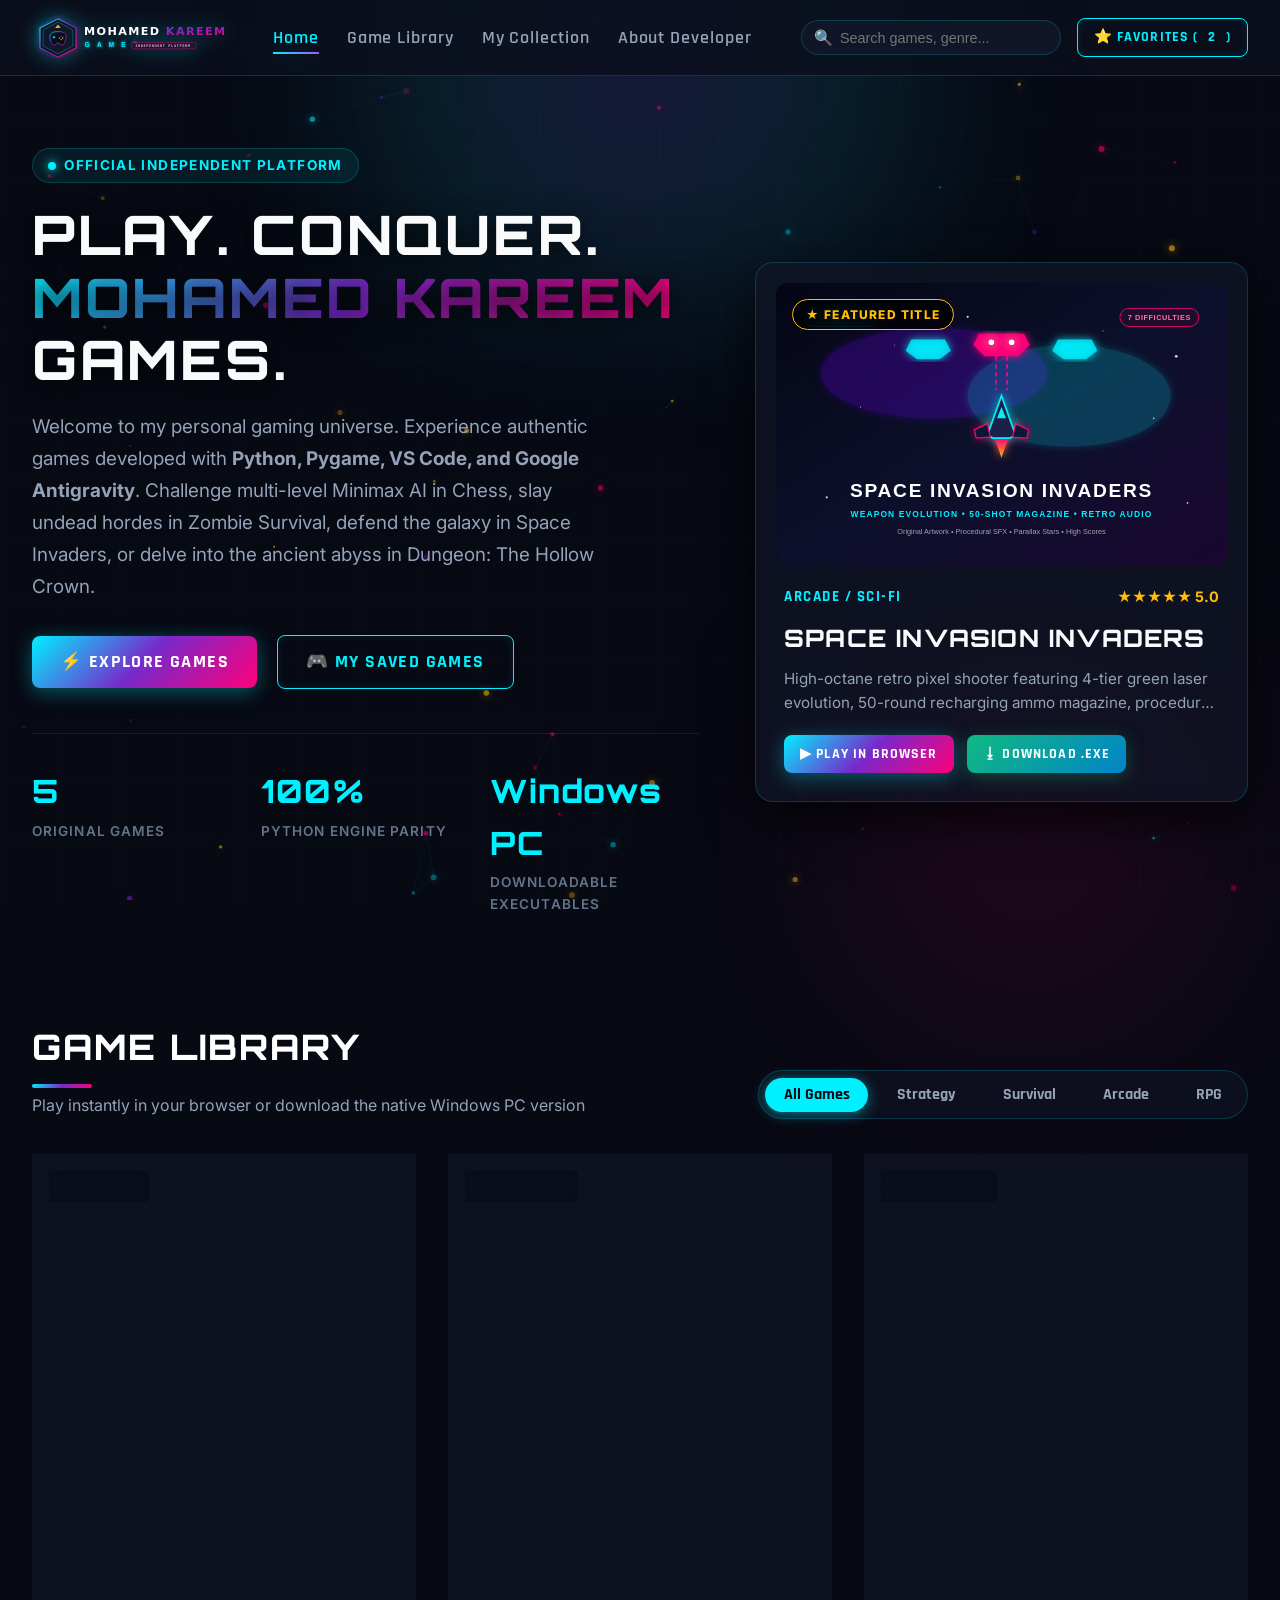
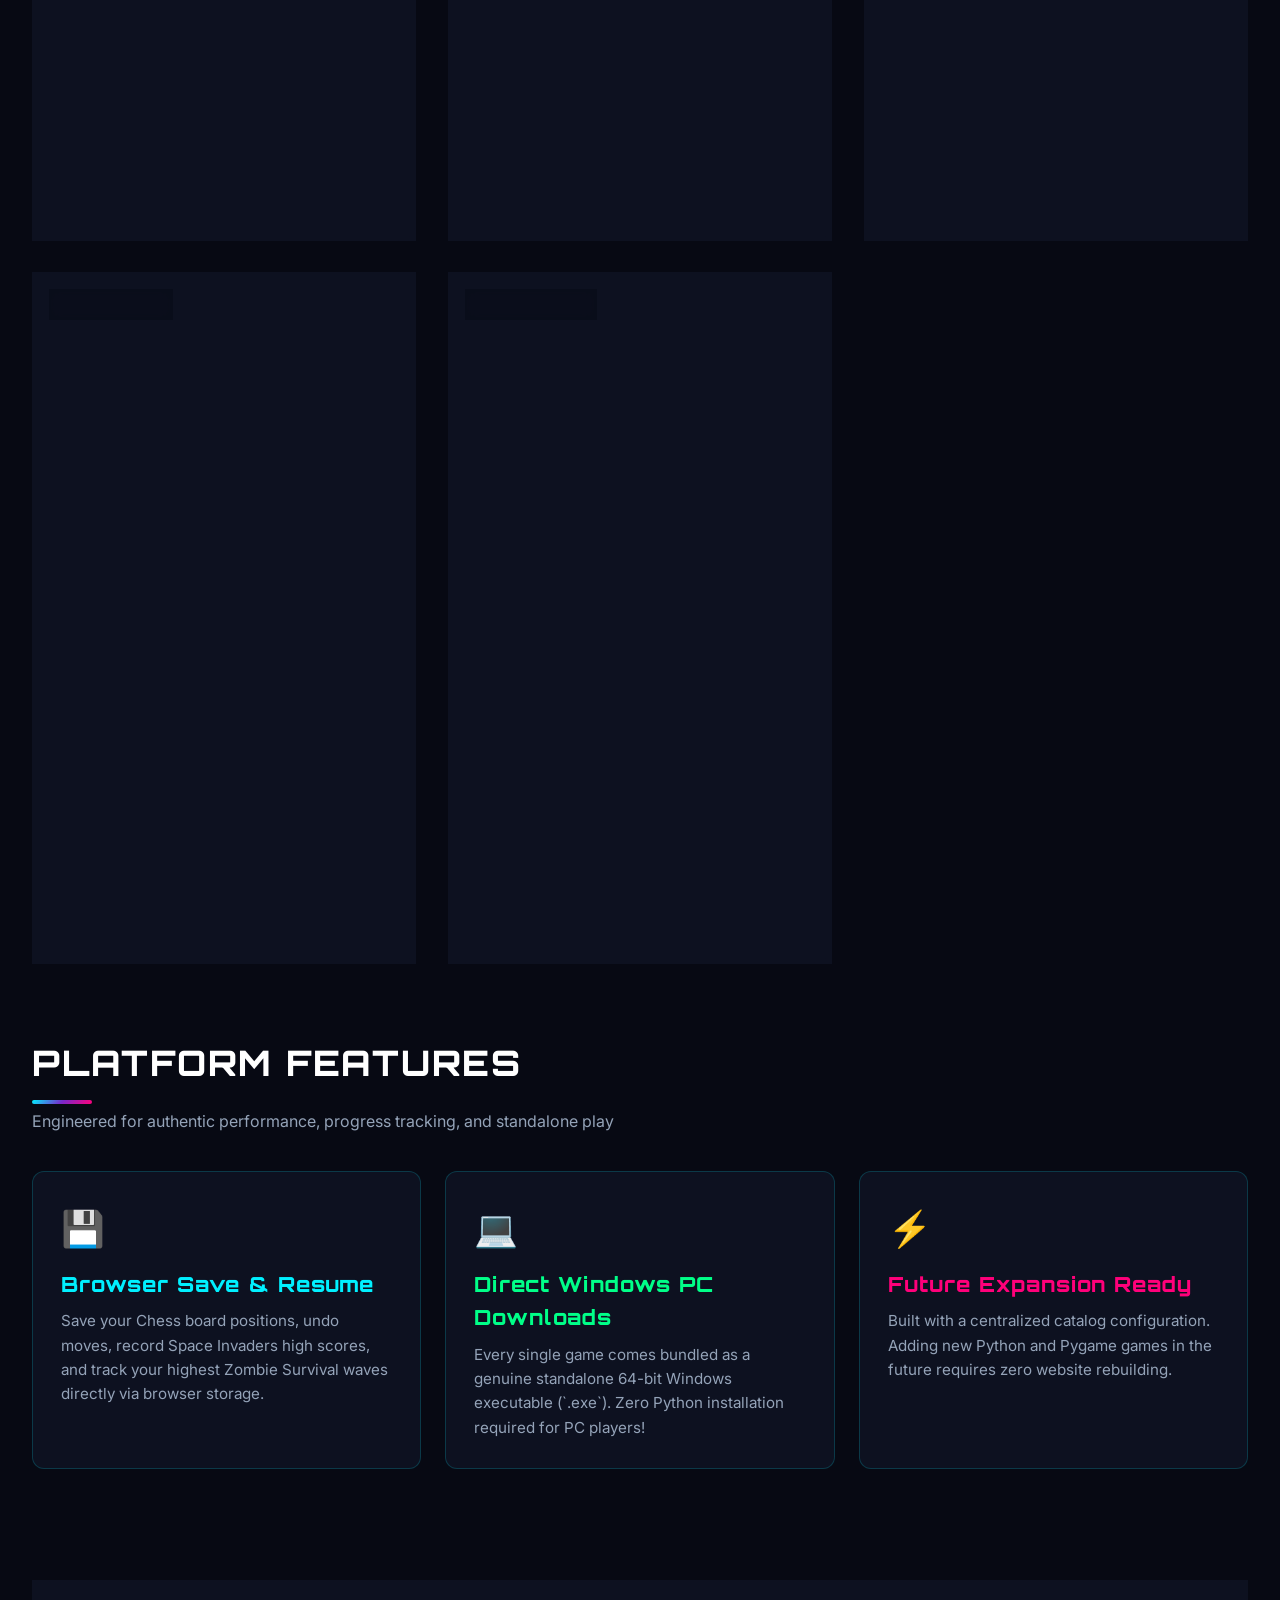
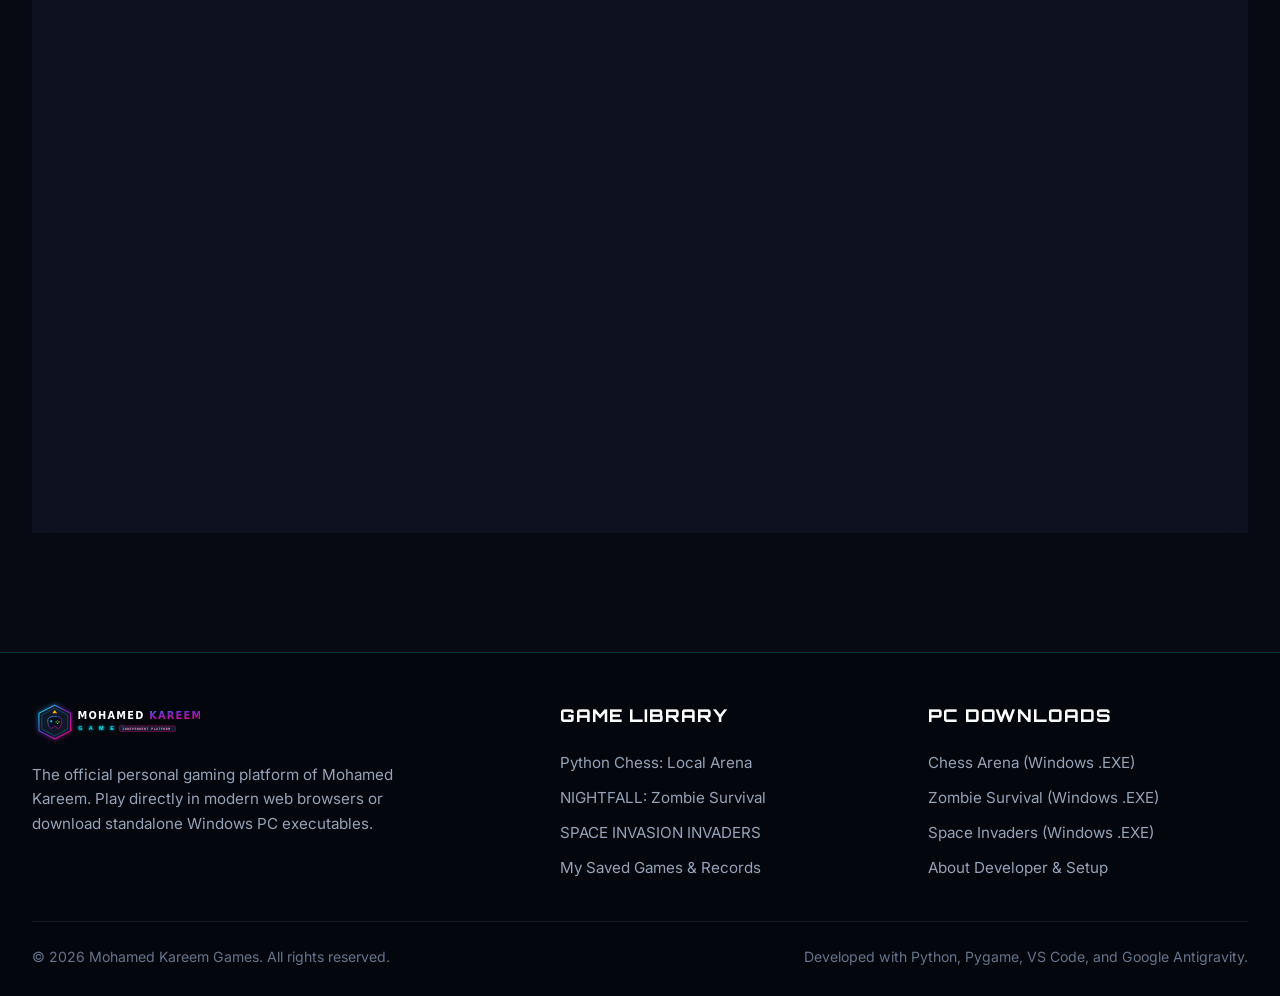
==== commit 2a95f695: "Add Hollow Keep game, Windows .exe build, and web player" ====
--- a/index.html
+++ b/index.html
@@ -69,7 +69,7 @@
 
           <div class="hero-stats">
             <div class="stat-item">
-              <h3>4</h3>
+              <h3>5</h3>
               <p>Original Games</p>
             </div>
             <div class="stat-item">
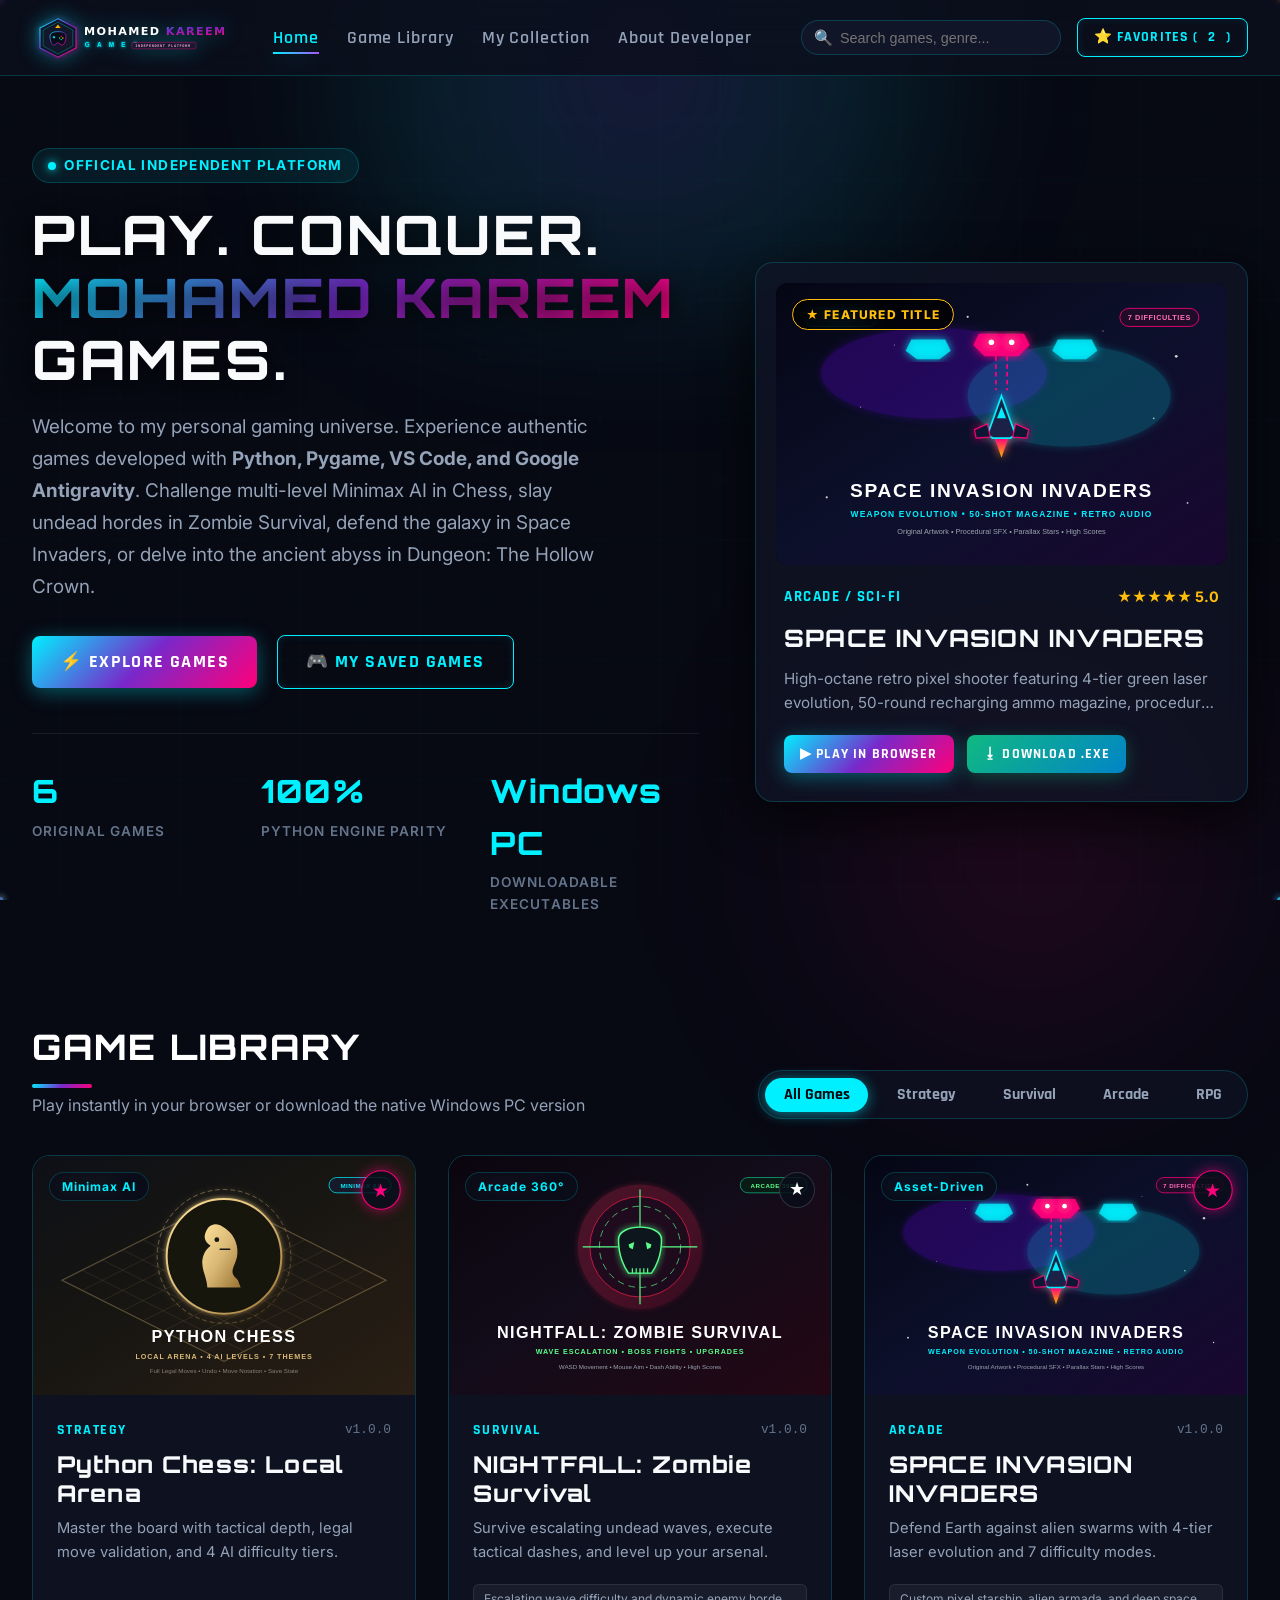
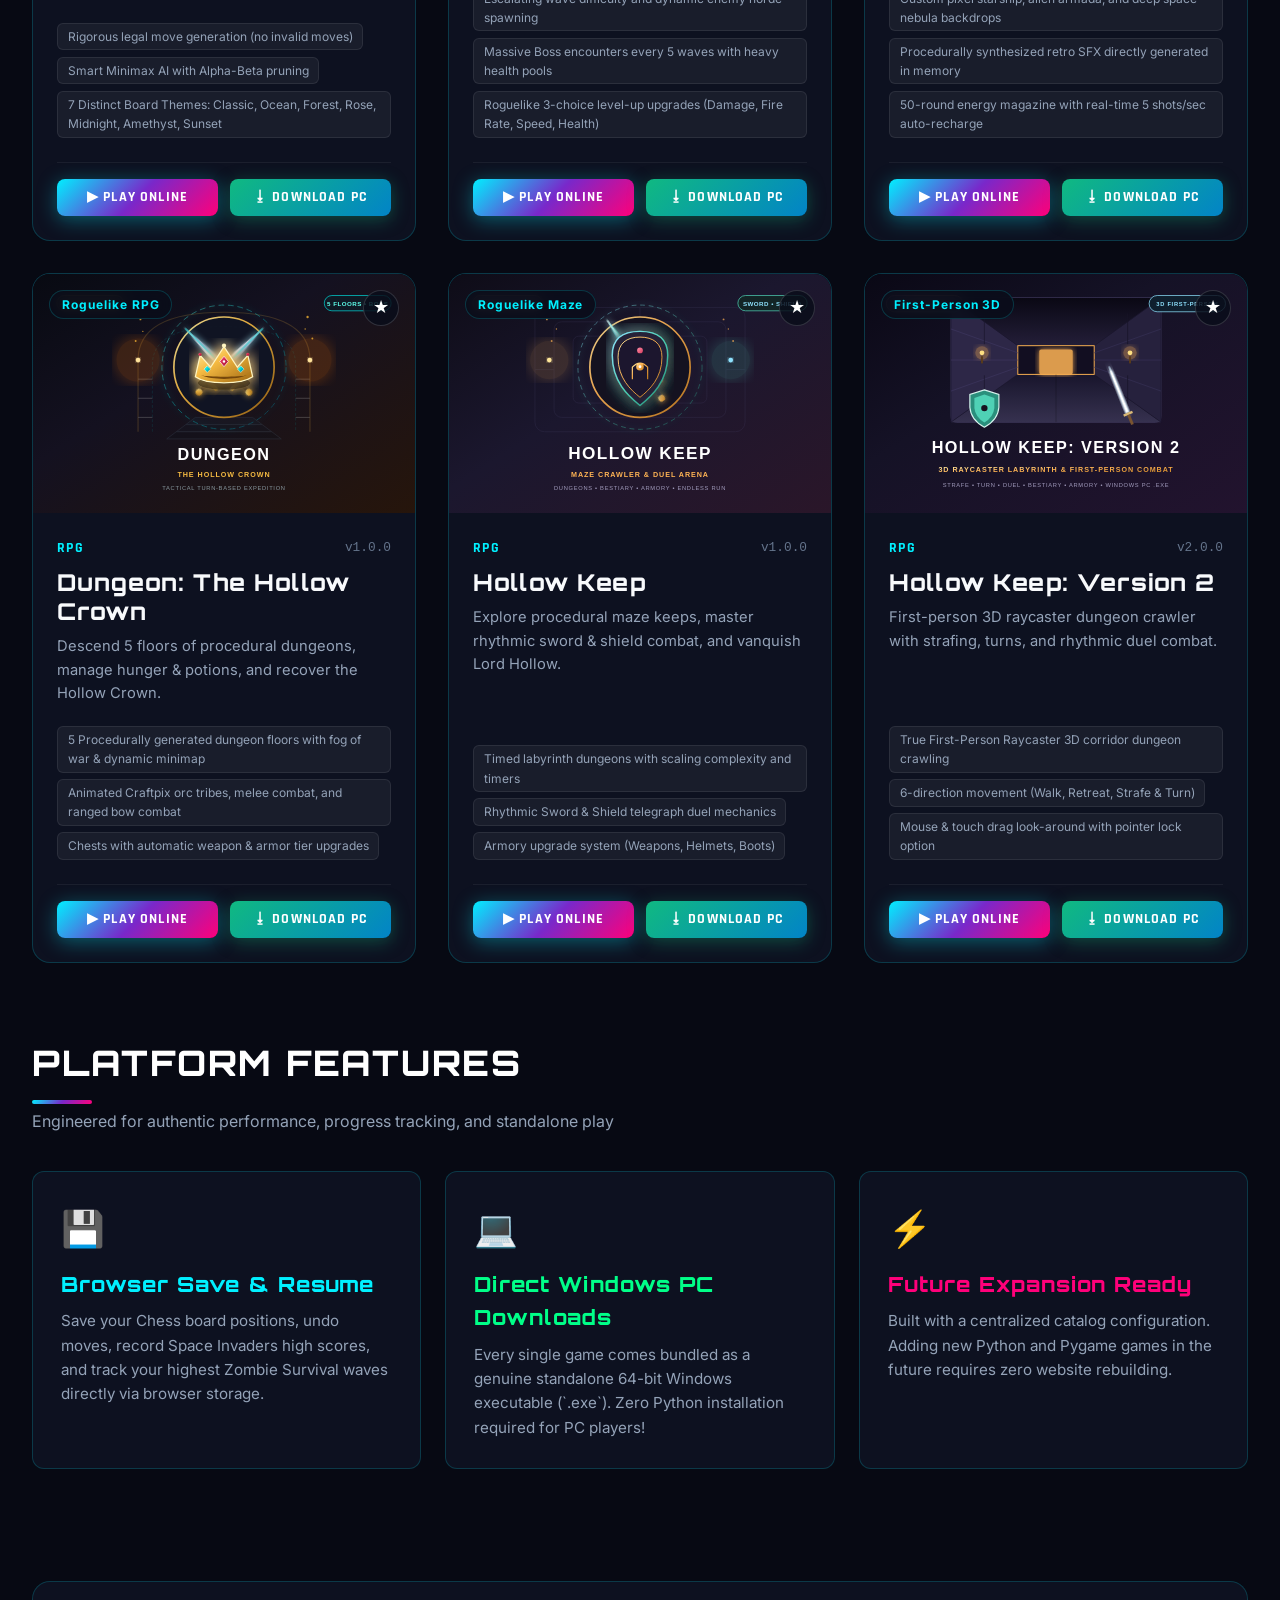
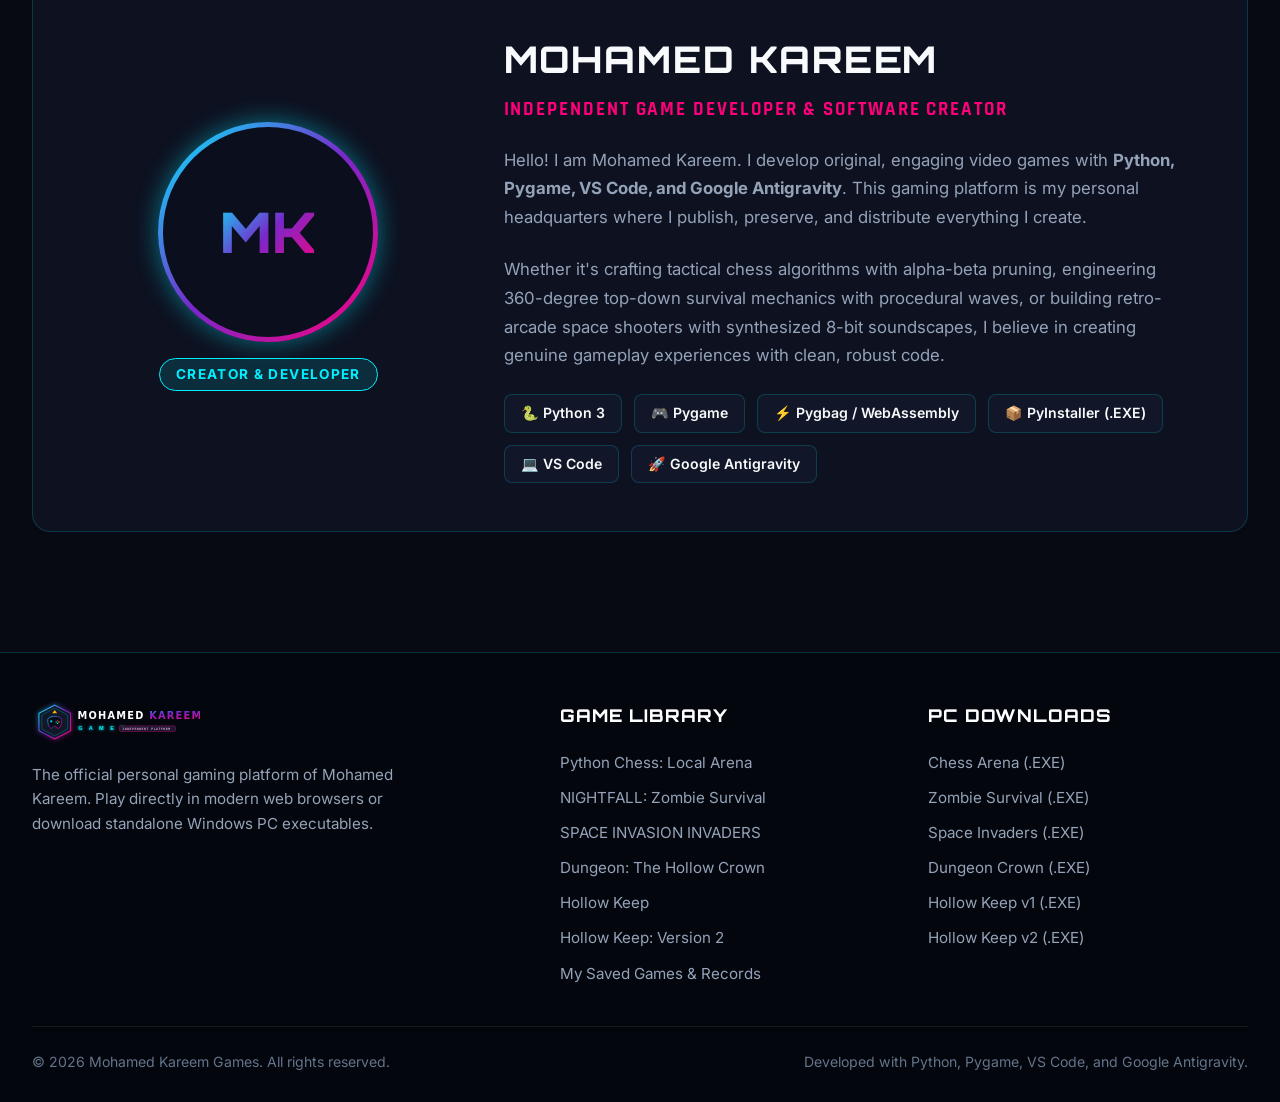
==== commit f8693ba6: "Add Hollow Keep: Version 2 with 3D first-person raycaster, standalone PC executable, custom thumbnai" ====
--- a/index.html
+++ b/index.html
@@ -69,7 +69,7 @@
 
           <div class="hero-stats">
             <div class="stat-item">
-              <h3>5</h3>
+              <h3>6</h3>
               <p>Original Games</p>
             </div>
             <div class="stat-item">
@@ -219,6 +219,9 @@
           <li><a href="games/chess.html">Python Chess: Local Arena</a></li>
           <li><a href="games/zombie.html">NIGHTFALL: Zombie Survival</a></li>
           <li><a href="games/space-invaders.html">SPACE INVASION INVADERS</a></li>
+          <li><a href="games/dungeon.html">Dungeon: The Hollow Crown</a></li>
+          <li><a href="games/hollow-keep.html">Hollow Keep</a></li>
+          <li><a href="games/hollow-keep-v2.html">Hollow Keep: Version 2</a></li>
           <li><a href="library.html">My Saved Games & Records</a></li>
         </ul>
       </div>
@@ -226,10 +229,12 @@
       <div class="footer-col">
         <h4>PC Downloads</h4>
         <ul>
-          <li><a href="builds/MohamedKareemChess-v1.0.exe" download>Chess Arena (Windows .EXE)</a></li>
-          <li><a href="builds/NightfallZombieSurvival-v1.0.exe" download>Zombie Survival (Windows .EXE)</a></li>
-          <li><a href="builds/SpaceInvasionInvaders-v1.0.exe" download>Space Invaders (Windows .EXE)</a></li>
-          <li><a href="about.html">About Developer & Setup</a></li>
+          <li><a href="builds/MohamedKareemChess-v1.0.exe" download>Chess Arena (.EXE)</a></li>
+          <li><a href="builds/NightfallZombieSurvival-v1.0.exe" download>Zombie Survival (.EXE)</a></li>
+          <li><a href="builds/SpaceInvasionInvaders-v1.0.exe" download>Space Invaders (.EXE)</a></li>
+          <li><a href="builds/DungeonTheHollowCrown-v1.0.exe" download>Dungeon Crown (.EXE)</a></li>
+          <li><a href="builds/HollowKeep-v1.0.exe" download>Hollow Keep v1 (.EXE)</a></li>
+          <li><a href="builds/HollowKeep-v2.0.exe" download>Hollow Keep v2 (.EXE)</a></li>
         </ul>
       </div>
     </div>
@@ -241,8 +246,8 @@
   </footer>
 
   <!-- Scripts -->
-  <script src="static/js/games-registry.js"></script>
-  <script src="static/js/storage.js"></script>
-  <script src="static/js/app.js"></script>
+  <script src="static/js/games-registry.js?v=2.2"></script>
+  <script src="static/js/storage.js?v=2.2"></script>
+  <script src="static/js/app.js?v=2.2"></script>
 </body>
 </html>
